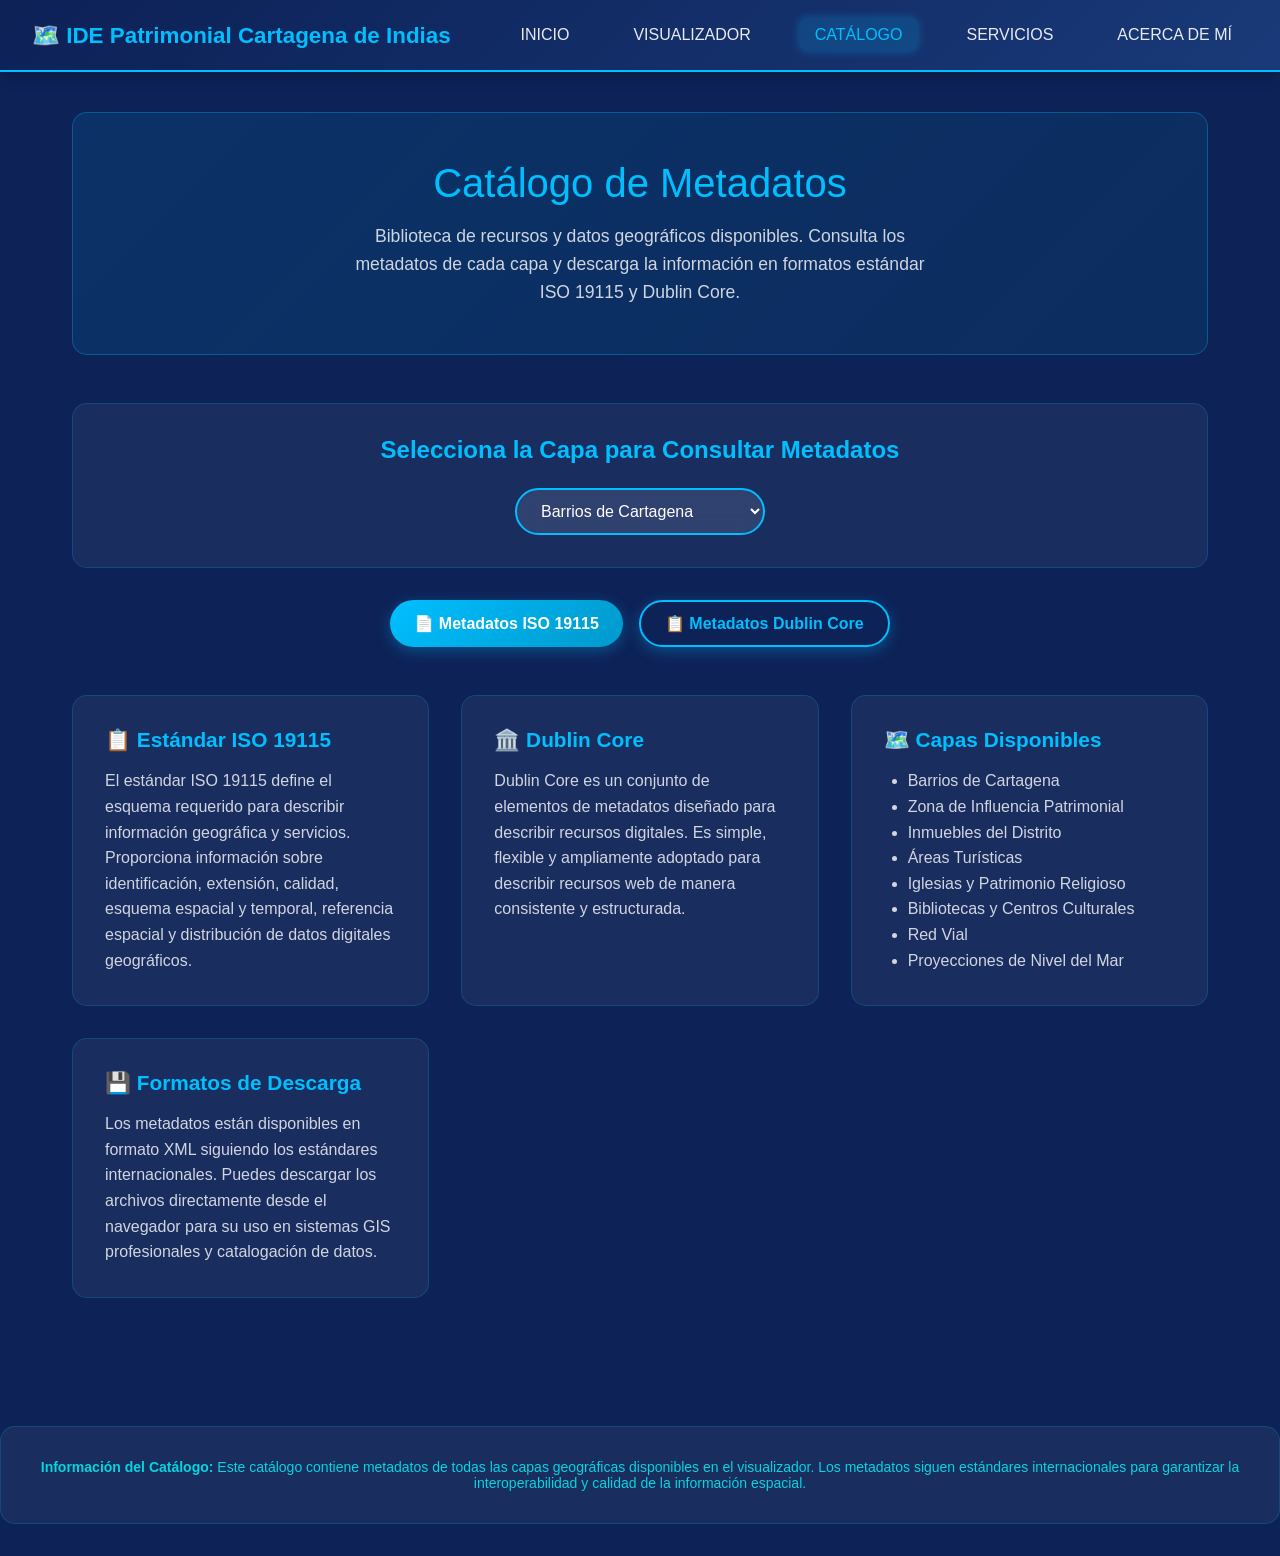
==== catalogo.html @ a4a52ca7 "Pestañas Web" ====
<!DOCTYPE html>
<html lang="es">
<head>
    <meta charset="UTF-8">
    <meta name="viewport" content="width=device-width, initial-scale=1.0">
    <title>Catálogo - IDE Patrimonial Cartagena de Indias</title>
    <style>
        /* Basic reset */
        * {
            margin: 0;
            padding: 0;
            box-sizing: border-box;
        }
       
        body {
            background-color: #0d2257;
            color: white;
            font-family: 'Segoe UI', Tahoma, Geneva, Verdana, sans-serif;
            padding-top: 80px;
            min-height: 100vh;
        }
       
        /* Main header with navigation */
        header {
            position: fixed;
            top: 0;
            left: 0;
            right: 0;
            z-index: 1000;
            background: linear-gradient(135deg, rgba(13, 34, 87, 0.95) 0%, rgba(26, 59, 122, 0.95) 100%);
            backdrop-filter: blur(10px);
            border-bottom: 2px solid #00BFFF;
            box-shadow: 0 2px 15px rgba(0, 0, 0, 0.3);
        }
       
        header nav {
            display: flex;
            justify-content: space-between;
            align-items: center;
            padding: 1rem 2rem;
            max-width: 1400px;
            margin: 0 auto;
            height: 70px;
        }
       
        .logo {
            font-size: 1.4rem;
            font-weight: bold;
            color: #00BFFF;
            text-decoration: none;
            transition: all 0.3s ease;
        }
       
        .logo:hover {
            color: #00FFFF;
            transform: scale(1.05);
        }
       
        .nav-menu {
            display: flex;
            list-style: none;
            gap: 2rem;
            margin: 0;
            padding: 0;
            align-items: center;
        }
       
        .nav-item {
            position: relative;
        }
       
        .nav-link {
            color: rgba(255, 255, 255, 0.9);
            text-decoration: none;
            font-weight: 500;
            padding: 0.5rem 1rem;
            border-radius: 8px;
            transition: all 0.3s ease;
            position: relative;
        }
       
        .nav-link:hover {
            color: #00BFFF;
            background: rgba(0, 191, 255, 0.1);
            transform: translateY(-1px);
        }
       
        .nav-link.active {
            color: #00BFFF;
            background: rgba(0, 191, 255, 0.15);
            box-shadow: 0 0 10px rgba(0, 191, 255, 0.3);
        }
       
        .hamburger {
            display: none;
            flex-direction: column;
            cursor: pointer;
            padding: 0.5rem;
        }
       
        .hamburger span {
            width: 25px;
            height: 3px;
            background: white;
            margin: 3px 0;
            transition: 0.3s;
            border-radius: 2px;
        }


        /* Main container */
        .main-container {
            max-width: 1200px;
            margin: 0 auto;
            padding: 2rem;
        }


        /* Hero section */
        .hero-section {
            text-align: center;
            margin-bottom: 3rem;
            padding: 3rem 2rem;
            background: linear-gradient(135deg, rgba(0, 191, 255, 0.1) 0%, rgba(0, 255, 255, 0.05) 100%);
            border-radius: 15px;
            border: 1px solid rgba(0, 191, 255, 0.3);
        }


        .hero-title {
            font-size: 2.5rem;
            margin-bottom: 1rem;
            color: #00BFFF;
            font-weight: 300;
        }


        .hero-description {
            font-size: 1.1rem;
            color: rgba(255, 255, 255, 0.8);
            max-width: 600px;
            margin: 0 auto;
            line-height: 1.6;
        }


        /* Layer selector */
        .layer-selector {
            background: rgba(255, 255, 255, 0.05);
            padding: 2rem;
            border-radius: 15px;
            margin-bottom: 2rem;
            border: 1px solid rgba(0, 191, 255, 0.2);
        }


        .selector-title {
            font-size: 1.5rem;
            color: #00BFFF;
            margin-bottom: 1.5rem;
            text-align: center;
        }


        .selector-container {
            display: flex;
            justify-content: center;
            align-items: center;
            gap: 1rem;
            flex-wrap: wrap;
        }


        .selector-container select {
            padding: 12px 20px;
            border: 2px solid #00BFFF;
            border-radius: 25px;
            background: rgba(255, 255, 255, 0.1);
            color: white;
            font-size: 16px;
            min-width: 250px;
            backdrop-filter: blur(10px);
        }


        .selector-container select option {
            background: #0d2257;
            color: white;
        }


        /* Action buttons */
        .action-buttons {
            display: flex;
            justify-content: center;
            gap: 1rem;
            margin: 2rem 0;
            flex-wrap: wrap;
        }


        .btn {
            padding: 12px 24px;
            border: none;
            border-radius: 25px;
            font-size: 16px;
            font-weight: 600;
            cursor: pointer;
            transition: all 0.3s ease;
            text-decoration: none;
            display: inline-block;
            text-align: center;
            min-width: 200px;
        }


        .btn-primary {
            background: linear-gradient(135deg, #00BFFF 0%, #0099CC 100%);
            color: white;
            box-shadow: 0 4px 15px rgba(0, 191, 255, 0.3);
        }


        .btn-primary:hover {
            background: linear-gradient(135deg, #0099CC 0%, #007ACC 100%);
            transform: translateY(-2px);
            box-shadow: 0 6px 20px rgba(0, 191, 255, 0.4);
        }


        .btn-secondary {
            background: transparent;
            border: 2px solid #00BFFF;
            color: #00BFFF;
            box-shadow: 0 4px 15px rgba(0, 191, 255, 0.3);
        }


        .btn-secondary:hover {
            background: rgba(0, 191, 255, 0.1);
            transform: translateY(-2px);
            box-shadow: 0 6px 20px rgba(0, 191, 255, 0.4);
        }


        /* Information grid */
        .info-grid {
            display: grid;
            grid-template-columns: repeat(auto-fit, minmax(300px, 1fr));
            gap: 2rem;
            margin: 3rem 0;
        }


        .info-card {
            background: rgba(255, 255, 255, 0.05);
            padding: 2rem;
            border-radius: 15px;
            border: 1px solid rgba(0, 191, 255, 0.2);
            transition: all 0.3s ease;
        }


        .info-card:hover {
            transform: translateY(-5px);
            border-color: rgba(0, 191, 255, 0.4);
            box-shadow: 0 10px 30px rgba(0, 191, 255, 0.1);
        }


        .info-card h3 {
            color: #00BFFF;
            margin-bottom: 1rem;
            font-size: 1.3rem;
        }


        .info-card p {
            color: rgba(255, 255, 255, 0.8);
            line-height: 1.6;
        }


        .info-card ul {
            color: rgba(255, 255, 255, 0.8);
            margin-left: 1.5rem;
            line-height: 1.6;
        }


        /* Footer */
        footer {
            text-align: center;
            margin: 3rem 0 2rem;
            padding: 2rem;
            color: rgba(0, 255, 255, 0.8);
            font-size: 14px;
            background: rgba(255, 255, 255, 0.05);
            border-radius: 15px;
            border: 1px solid rgba(0, 191, 255, 0.2);
        }


        /* Modal styling */
        .modal {
            display: none;
            position: fixed;
            z-index: 1001;
            left: 0;
            top: 0;
            width: 100%;
            height: 100%;
            overflow: auto;
            background-color: rgba(0,0,0,0.7);
            backdrop-filter: blur(5px);
        }


        .modal-content {
            background-color: #1a3b7a;
            margin: 5% auto;
            padding: 20px;
            border: 1px solid #00BFFF;
            width: 80%;
            max-width: 800px;
            border-radius: 10px;
        }


        .close-btn {
            color: #aaa;
            float: right;
            font-size: 28px;
            font-weight: bold;
        }


        .close-btn:hover,
        .close-btn:focus {
            color: white;
            text-decoration: none;
            cursor: pointer;
        }


        .modal-content pre {
            white-space: pre-wrap;
            word-wrap: break-word;
            max-height: 70vh;
            overflow-y: scroll;
            background-color: #0d2257;
            padding: 10px;
            border-radius: 5px;
            border: 1px solid #00BFFF;
        }
       
        /* Responsive design */
        @media (max-width: 768px) {
            body { padding-top: 70px; }
            header nav { padding: 0.8rem 1rem; height: 60px; }
            .logo { font-size: 1.2rem; }
            .nav-menu {
                position: fixed;
                left: -100%;
                top: 60px;
                flex-direction: column;
                background: linear-gradient(135deg, rgba(13, 34, 87, 0.98) 0%, rgba(26, 59, 122, 0.98) 100%);
                width: 100%;
                text-align: center;
                transition: 0.3s;
                padding: 2rem 0;
                gap: 1rem;
                backdrop-filter: blur(10px);
                border-bottom: 2px solid #00BFFF;
            }
            .nav-menu.active { left: 0; }
            .hamburger { display: flex; }
            .hamburger.active span:nth-child(2) { opacity: 0; }
            .hamburger.active span:nth-child(1) { transform: translateY(8px) rotate(45deg); }
            .hamburger.active span:nth-child(3) { transform: translateY(-8px) rotate(-45deg); }
            .main-container { padding: 1rem; }
            .hero-title { font-size: 2rem; }
            .selector-container { flex-direction: column; }
            .selector-container select { min-width: 100%; }
            .action-buttons { flex-direction: column; align-items: center; }
            .btn { width: 100%; max-width: 300px; }
        }


        @media (max-width: 480px) {
            .nav-menu { gap: 0.5rem; padding: 1.5rem 0; }
            .nav-link { padding: 0.8rem 1.5rem; width: 80%; margin: 0 auto; }
            .hero-title { font-size: 1.8rem; }
        }
    </style>
</head>
<body>
    <header>
        <nav>
            <a href="index.html" class="logo">🗺️ IDE Patrimonial Cartagena de Indias</a>
            <ul class="nav-menu">
                <li class="nav-item"><a href="index.html" class="nav-link">INICIO</a></li>
                <li class="nav-item"><a href="visualizador.html" class="nav-link">VISUALIZADOR</a></li>
                <li class="nav-item"><a href="catalogo.html" class="nav-link active">CATÁLOGO</a></li>
                <li class="nav-item"><a href="servicios.html" class="nav-link">SERVICIOS</a></li>
                <li class="nav-item"><a href="info.html" class="nav-link">ACERCA DE MÍ</a></li>
            </ul>
            <div class="hamburger">
                <span></span>
                <span></span>
                <span></span>
            </div>
        </nav>
    </header>


    <div class="main-container">
        <section class="hero-section">
            <h1 class="hero-title">Catálogo de Metadatos</h1>
            <p class="hero-description">
                Biblioteca de recursos y datos geográficos disponibles.
                Consulta los metadatos de cada capa y descarga la información
                en formatos estándar ISO 19115 y Dublin Core.
            </p>
        </section>


        <section class="layer-selector">
            <h2 class="selector-title">Selecciona la Capa para Consultar Metadatos</h2>
            <div class="selector-container">
                <select id="selectCapa">
                    <option value="barrios">Barrios de Cartagena</option>
                    <option value="zinfluencia">Zona de Influencia</option>
                    <option value="inmueblesd">Inmuebles Distrito</option>
                    <option value="aturisticas">Áreas Turísticas</option>
                    <option value="zonadesgaste">Zona Desgaste</option>
                    <option value="iglesias">Iglesias</option>
                    <option value="bibliotecas">Bibliotecas</option>
                    <option value="roads">Carreteras</option>
                    <option value="erosioncostera">Erosión Costera</option>
                    <option value="agua2020">Nivel del Mar 2020</option>
                    <option value="agua2025">Nivel del Mar 2025</option>
                    <option value="agua2040">Nivel del Mar 2040</option>
                </select>
            </div>
        </section>


        <section class="action-buttons">
            <button class="btn btn-primary" onclick="verMetadatosISO19115()">
                📄 Metadatos ISO 19115
            </button>
            <button class="btn btn-secondary" onclick="verMetadatosDublinCore()">
                📋 Metadatos Dublin Core
            </button>
        </section>


        <section class="info-grid">
            <div class="info-card">
                <h3>📋 Estándar ISO 19115</h3>
                <p>
                    El estándar ISO 19115 define el esquema requerido para describir
                    información geográfica y servicios. Proporciona información sobre
                    identificación, extensión, calidad, esquema espacial y temporal,
                    referencia espacial y distribución de datos digitales geográficos.
                </p>
            </div>


            <div class="info-card">
                <h3>🏛️ Dublin Core</h3>
                <p>
                    Dublin Core es un conjunto de elementos de metadatos diseñado para
                    describir recursos digitales. Es simple, flexible y ampliamente
                    adoptado para describir recursos web de manera consistente y
                    estructurada.
                </p>
            </div>


            <div class="info-card">
                <h3>🗺️ Capas Disponibles</h3>
                <ul>
                    <li>Barrios de Cartagena</li>
                    <li>Zona de Influencia Patrimonial</li>
                    <li>Inmuebles del Distrito</li>
                    <li>Áreas Turísticas</li>
                    <li>Iglesias y Patrimonio Religioso</li>
                    <li>Bibliotecas y Centros Culturales</li>
                    <li>Red Vial</li>
                    <li>Proyecciones de Nivel del Mar</li>
                </ul>
            </div>


            <div class="info-card">
                <h3>💾 Formatos de Descarga</h3>
                <p>
                    Los metadatos están disponibles en formato XML siguiendo los
                    estándares internacionales. Puedes descargar los archivos
                    directamente desde el navegador para su uso en sistemas GIS
                    profesionales y catalogación de datos.
                </p>
            </div>
        </section>
    </div>


    <div id="modalMetadatos" class="modal">
        <div class="modal-content">
            <span class="close-btn" onclick="cerrarModal()">&times;</span>
            <h2 id="modalTitle"></h2>
            <pre id="metadatosContent"></pre>
            <div style="text-align: center; margin-top: 20px;">
                <button class="btn btn-primary" id="downloadBtn">Descargar XML</button>
            </div>
        </div>
    </div>


    <footer>
        <strong>Información del Catálogo:</strong> Este catálogo contiene metadatos
        de todas las capas geográficas disponibles en el visualizador. Los metadatos
        siguen estándares internacionales para garantizar la interoperabilidad y
        calidad de la información espacial.
    </footer>
    <script src="cartagena_barrios.js"></script>
    <script src="cartagena_zinfluencia.js"></script>
    <script src="cartagena_inmueblesd.js"></script>
    <script src="cartagena_aturisticas.js"></script>
    <script src="cartagena_bibliotecas.js"></script>
    <script src="cartagena_iglesias.js"></script>
    <script src="cartagena_roads.js"></script>
    <script src="cartagena_erosioncostera.js"></script>
    <script src="agua_2020.js"></script>
    <script src="agua_2025.js"></script>
    <script src="agua_2040.js"></script>


    <script>
        // Data and variables
        const dataLayers = {
            "barrios": cartagena_barrios,
            "zinfluencia": cartagena_zinfluencia,
            "inmueblesd": cartagena_inmueblesd,
            "aturisticas": cartagena_aturisticas,
            "iglesias": cartagena_iglesias,
            "bibliotecas": cartagena_bibliotecas,
            "roads": cartagena_roads,
            "erosioncostera": cartagena_erosioncostera,
            "agua2020": agua_2020,
            "agua2025": agua_2025,
            "agua2040": agua_2040
        };


        // Modal functions
        const modal = document.getElementById("modalMetadatos");
        const modalTitle = document.getElementById("modalTitle");
        const metadatosContent = document.getElementById("metadatosContent");
        const downloadBtn = document.getElementById("downloadBtn");


        function openModal(title, content, filename) {
            modalTitle.textContent = title;
            metadatosContent.textContent = content;
            downloadBtn.onclick = () => downloadXML(content, filename);
            modal.style.display = "block";
        }


        function closeModal() {
            modal.style.display = "none";
        }


        function downloadXML(content, filename) {
            const blob = new Blob([content], {type: "application/xml"});
            const url = URL.createObjectURL(blob);
            const a = document.createElement("a");
            a.href = url;
            a.download = filename;
            document.body.appendChild(a);
            a.click();
            document.body.removeChild(a);
            URL.revokeObjectURL(url);
        }


        window.onclick = function(event) {
            if (event.target == modal) {
                closeModal();
            }
        };


        // Metadata generation functions
        function verMetadatosISO19115() {
            const selectedCapa = document.getElementById("selectCapa").value;
            let xml = `<?xml version="1.0" encoding="UTF-8"?>
<gmd:MD_Metadata xmlns:gmd="http://www.isotc211.org/2005/gmd"
    xmlns:gco="http://www.isotc211.org/2005/gco"
    xmlns:gml="http://www.opengis.net/gml">
    <gmd:fileIdentifier>
        <gco:CharacterString>${selectedCapa}_metadata</gco:CharacterString>
    </gmd:fileIdentifier>
    <gmd:language>
        <gmd:LanguageCode codeList="http://www.loc.gov/standards/iso639-2/" codeListValue="spa">es</gmd:LanguageCode>
    </gmd:language>
    <gmd:hierarchyLevel>
        <gmd:MD_ScopeCode codeList="http://www.isotc211.org/2005/resources/codeList.xml#MD_ScopeCode" codeListValue="dataset">dataset</gmd:MD_ScopeCode>
    </gmd:hierarchyLevel>
    <gmd:identificationInfo>
        <gmd:MD_DataIdentification>
            <gmd:citation>
                <gmd:CI_Citation>
                    <gmd:title>
                        <gco:CharacterString>${selectedCapa}</gco:CharacterString>
                    </gmd:title>
                    <gmd:date>
                        <gmd:CI_Date>
                            <gmd:date>
                                <gco:Date>${new Date().toISOString().split("T")[0]}</gco:Date>
                            </gmd:date>
                            <gmd:dateType>
                                <gmd:CI_DateTypeCode codeList="http://www.isotc211.org/2005/resources/codeList.xml#CI_DateTypeCode" codeListValue="creation">creation</gmd:CI_DateTypeCode>
                            </gmd:dateType>
                        </gmd:CI_Date>
                    </gmd:date>
                </gmd:CI_Citation>
            </gmd:citation>
            <gmd:abstract>
                <gco:CharacterString>Datos espaciales de ${selectedCapa} en Cartagena de Indias.</gco:CharacterString>
            </gmd:abstract>
            <gmd:descriptiveKeywords>
                <gmd:MD_Keywords>
                    <gmd:keyword>
                        <gco:CharacterString>Cartagena</gco:CharacterString>
                    </gmd:keyword>
                    <gmd:keyword>
                        <gco:CharacterString>${selectedCapa}</gco:CharacterString>
                    </gmd:keyword>
                </gmd:MD_Keywords>
            </gmd:descriptiveKeywords>
            <gmd:spatialRepresentationType>
                <gmd:MD_SpatialRepresentationTypeCode codeList="http://www.isotc211.org/2005/resources/codeList.xml#MD_SpatialRepresentationTypeCode" codeListValue="vector">vector</gmd:MD_SpatialRepresentationTypeCode>
            </gmd:spatialRepresentationType>
            <gmd:extent>
                <gmd:EX_Extent>
                    <gmd:geographicElement>
                        <gmd:EX_GeographicBoundingBox>
                            <gmd:westBoundLongitude>
                                <gco:Decimal>-75.6</gco:Decimal>
                            </gmd:westBoundLongitude>
                            <gmd:eastBoundLongitude>
                                <gco:Decimal>-75.4</gco:Decimal>
                            </gmd:eastBoundLongitude>
                            <gmd:southBoundLatitude>
                                <gco:Decimal>10.3</gco:Decimal>
                            </gmd:southBoundLatitude>
                            <gmd:northBoundLatitude>
                                <gco:Decimal>10.5</gco:Decimal>
                            </gmd:northBoundLatitude>
                        </gmd:EX_GeographicBoundingBox>
                    </gmd:geographicElement>
                </gmd:EX_Extent>
            </gmd:extent>
            <gmd:distributionInfo>
                <gmd:MD_Distribution>
                    <gmd:distributionFormat>
                        <gmd:MD_Format>
                            <gmd:name>
                                <gco:CharacterString>GeoJSON</gco:CharacterString>
                            </gmd:name>
                        </gmd:MD_Format>
                    </gmd:distributionFormat>
                </gmd:MD_Distribution>
            </gmd:distributionInfo>
        </gmd:MD_DataIdentification>
    </gmd:identificationInfo>
</gmd:MD_Metadata>`;
            openModal("Metadatos ISO 19115", xml, "metadatos_ISO19115.xml");
        }


        function verMetadatosDublinCore() {
            const selectedCapa = document.getElementById("selectCapa").value;
            const geojson = dataLayers[selectedCapa];
            if (!geojson || !geojson.features) {
                openModal("Error", "Capa no encontrada o sin datos.", "error.xml");
                return;
            }


            let xml = '<?xml version="1.0" encoding="UTF-8"?>\n<metadata xmlns:dc="http://purl.org/dc/elements/1.1/">\n';
            geojson.features.forEach((feature, index) => {
                const item = feature.properties;
                xml += '  <record>\n';
                xml += '    <dc:title>' + (item.nombre || item.Zona_Inf || item.descripcion || `Feature ${index + 1}`) + '</dc:title>\n';
                xml += '    <dc:description>' + (item.descripcion || "Sin descripción") + '</dc:description>\n';
                xml += '    <dc:subject>' + selectedCapa + '</dc:subject>\n';
                xml += '    <dc:identifier>' + (item.ID || index + 1) + '</dc:identifier>\n';
                xml += '    <dc:type>Dataset</dc:type>\n';
                xml += '    <dc:format>application/geo+json</dc:format>\n';
                xml += '    <dc:language>es</dc:language>\n';
                xml += '  </record>\n';
            });
            xml += '</metadata>';


            openModal("Metadatos Dublin Core", xml, "metadatos_dublin_core.xml");
        }
    </script>
</body>
</html>
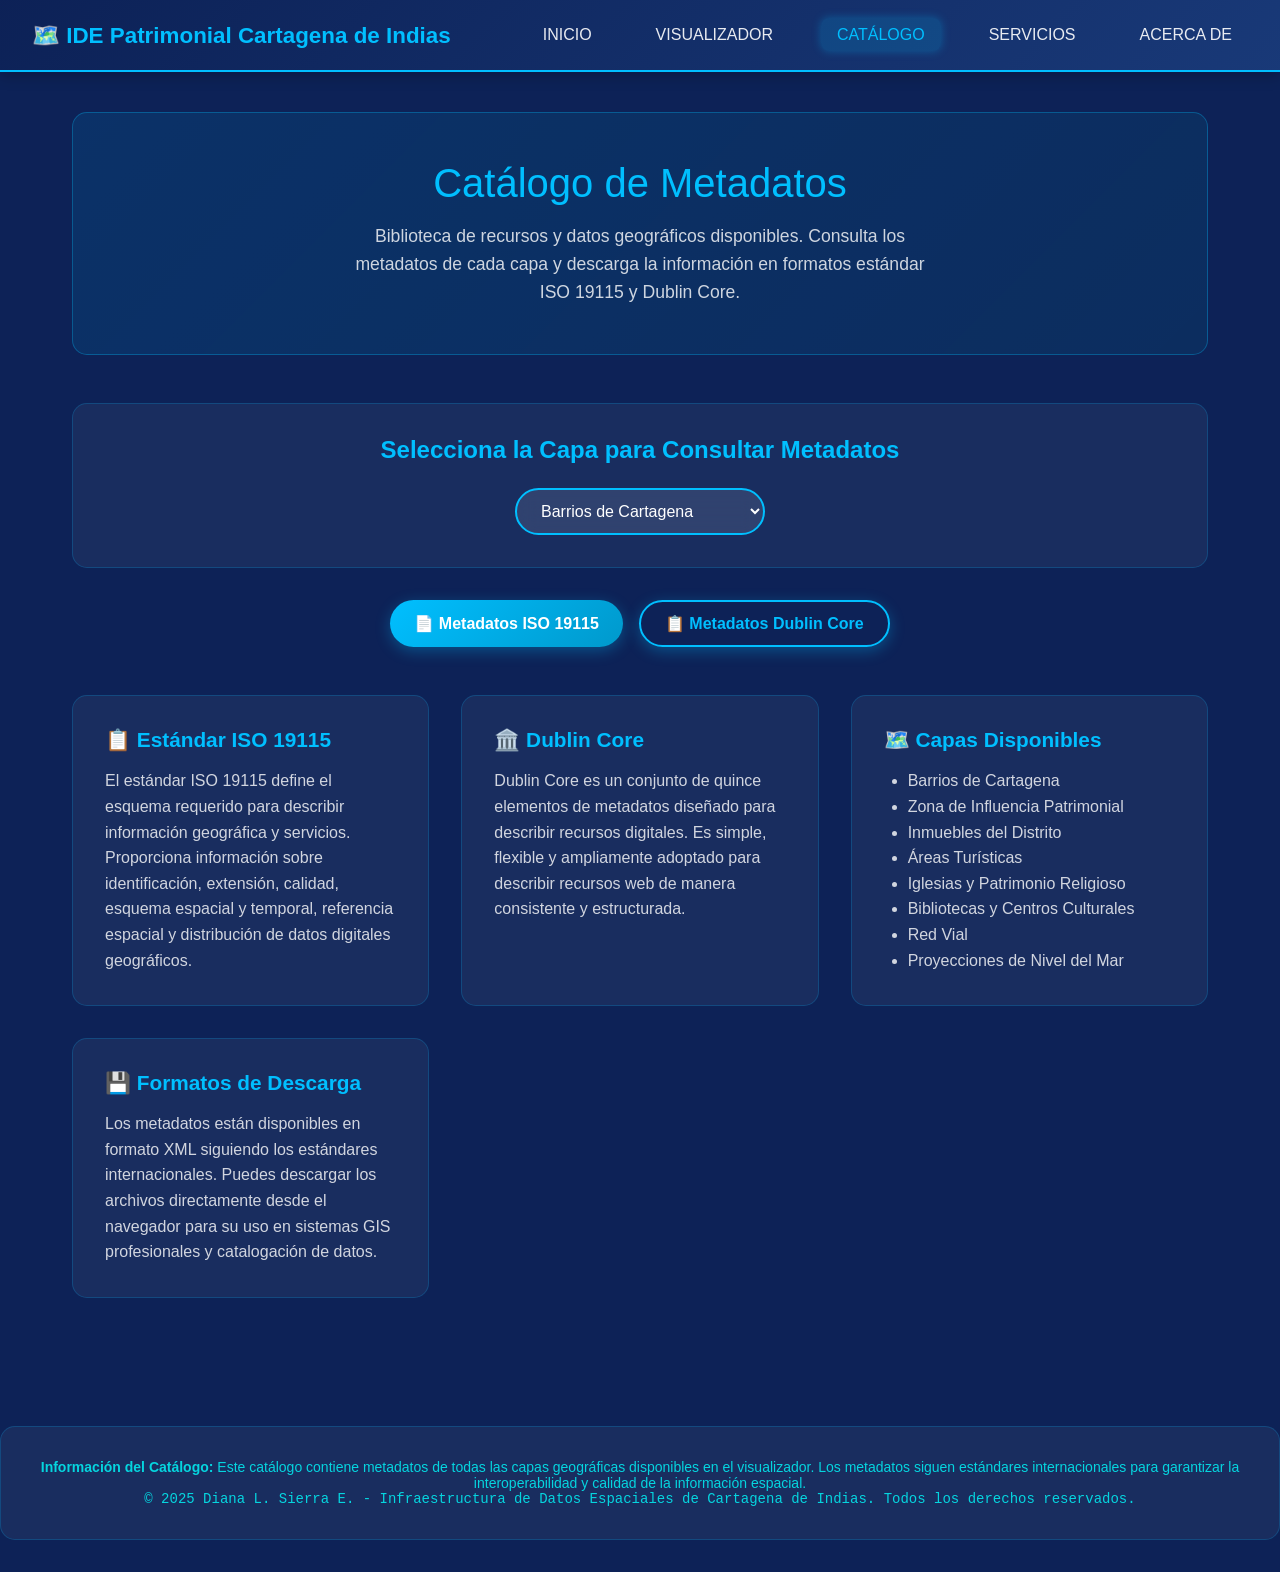
==== commit 71e2bf1a: "info actualizada" ====
--- a/catalogo.html
+++ b/catalogo.html
@@ -404,7 +404,7 @@
                 <li class="nav-item"><a href="visualizador.html" class="nav-link">VISUALIZADOR</a></li>
                 <li class="nav-item"><a href="catalogo.html" class="nav-link active">CATÁLOGO</a></li>
                 <li class="nav-item"><a href="servicios.html" class="nav-link">SERVICIOS</a></li>
-                <li class="nav-item"><a href="info.html" class="nav-link">ACERCA DE MÍ</a></li>
+                <li class="nav-item"><a href="info.html" class="nav-link">ACERCA DE </a></li>
             </ul>
             <div class="hamburger">
                 <span></span>
@@ -472,7 +472,7 @@
             <div class="info-card">
                 <h3>🏛️ Dublin Core</h3>
                 <p>
-                    Dublin Core es un conjunto de elementos de metadatos diseñado para
+                    Dublin Core es un conjunto de quince elementos de metadatos diseñado para
                     describir recursos digitales. Es simple, flexible y ampliamente
                     adoptado para describir recursos web de manera consistente y
                     estructurada.
@@ -525,6 +525,7 @@
         de todas las capas geográficas disponibles en el visualizador. Los metadatos
         siguen estándares internacionales para garantizar la interoperabilidad y
         calidad de la información espacial.
+        <pre> &copy; 2025 Diana L. Sierra E. - Infraestructura de Datos Espaciales de Cartagena de Indias. Todos los derechos reservados. </pre>
     </footer>
     <script src="cartagena_barrios.js"></script>
     <script src="cartagena_zinfluencia.js"></script>
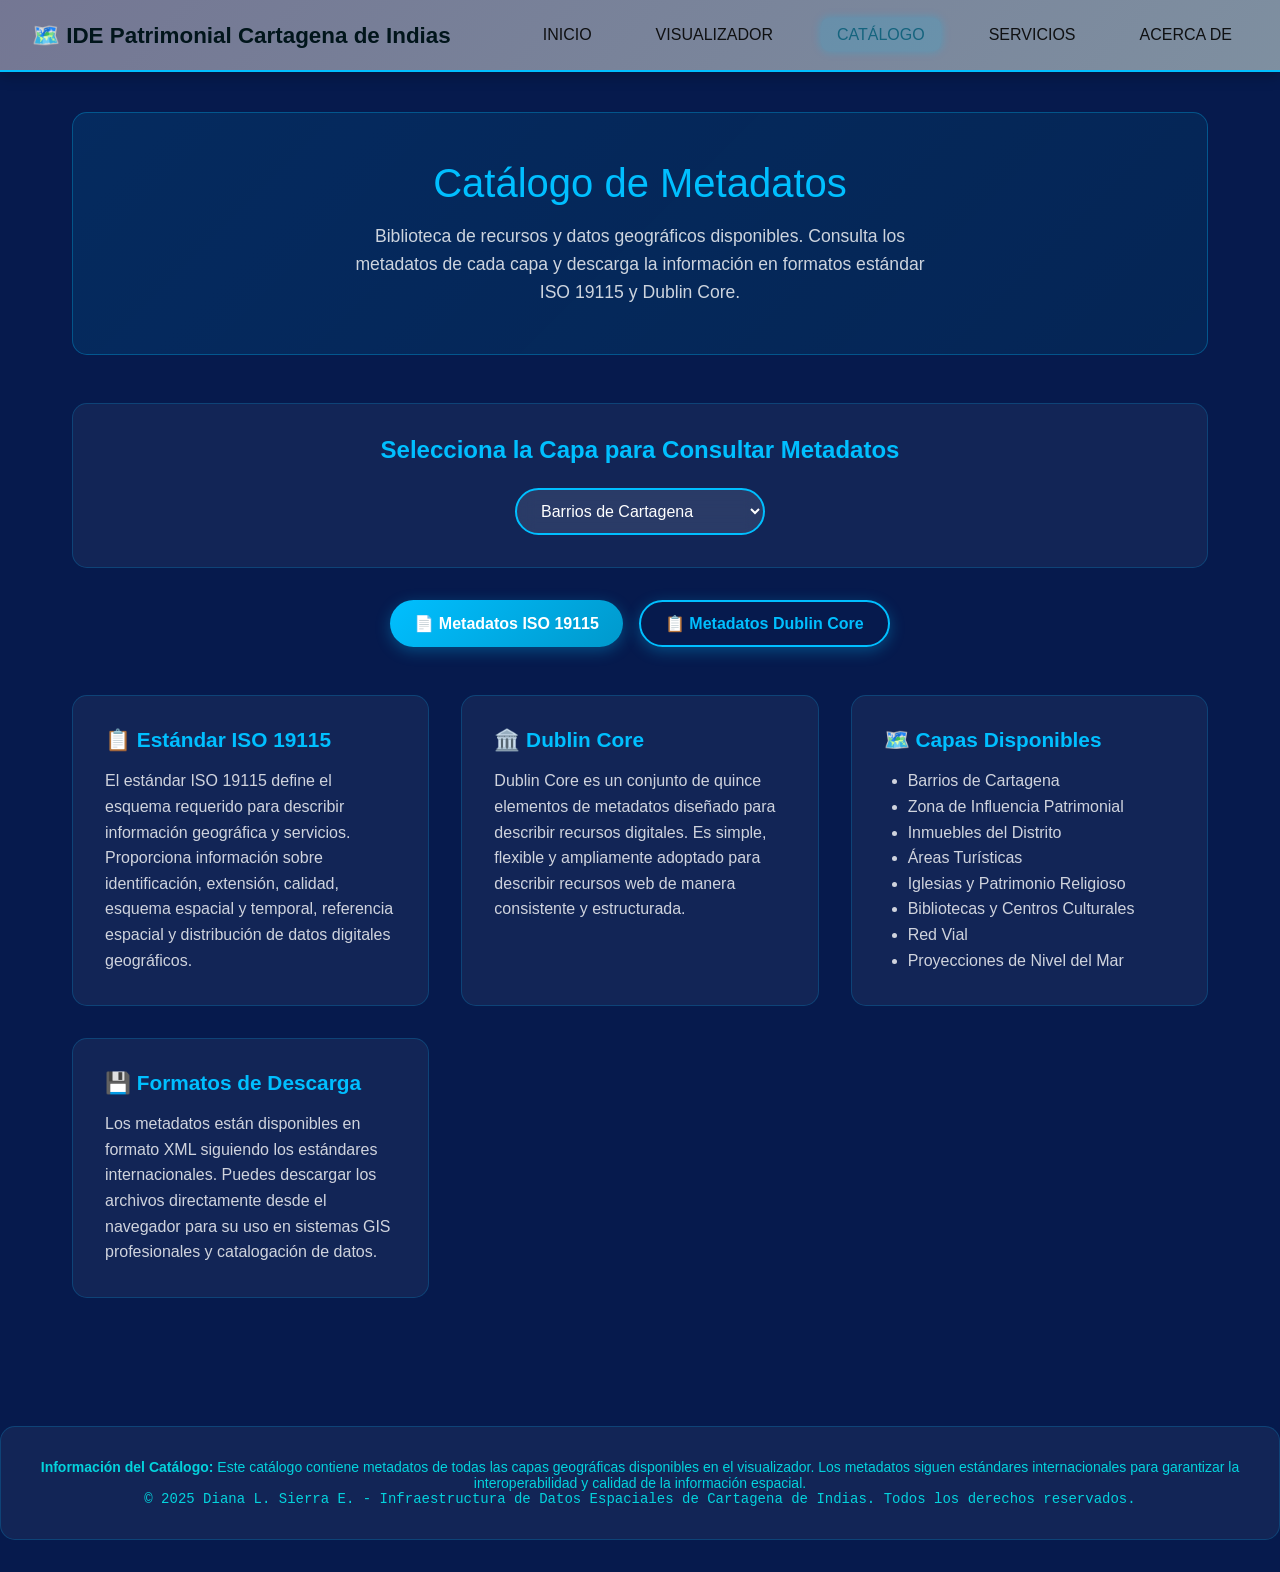
==== commit 90e802f2: "actualizacion colores" ====
--- a/catalogo.html
+++ b/catalogo.html
@@ -14,7 +14,7 @@
         }
        
         body {
-            background-color: #0d2257;
+            background-color: #061a4d;
             color: white;
             font-family: 'Segoe UI', Tahoma, Geneva, Verdana, sans-serif;
             padding-top: 80px;
@@ -28,7 +28,7 @@
             left: 0;
             right: 0;
             z-index: 1000;
-            background: linear-gradient(135deg, rgba(13, 34, 87, 0.95) 0%, rgba(26, 59, 122, 0.95) 100%);
+            background: linear-gradient(135deg, rgba(122, 124, 151, 0.95) 0%, rgba(133, 150, 165, 0.95) 100%);
             backdrop-filter: blur(10px);
             border-bottom: 2px solid #00BFFF;
             box-shadow: 0 2px 15px rgba(0, 0, 0, 0.3);
@@ -47,13 +47,13 @@
         .logo {
             font-size: 1.4rem;
             font-weight: bold;
-            color: #00BFFF;
+            color: #01151b;
             text-decoration: none;
             transition: all 0.3s ease;
         }
        
         .logo:hover {
-            color: #00FFFF;
+            color: #041616;
             transform: scale(1.05);
         }
        
@@ -71,7 +71,7 @@
         }
        
         .nav-link {
-            color: rgba(255, 255, 255, 0.9);
+            color: rgba(3, 3, 3, 0.9);
             text-decoration: none;
             font-weight: 500;
             padding: 0.5rem 1rem;
@@ -81,13 +81,13 @@
         }
        
         .nav-link:hover {
-            color: #00BFFF;
+            color: #086d8f;
             background: rgba(0, 191, 255, 0.1);
             transform: translateY(-1px);
         }
        
         .nav-link.active {
-            color: #00BFFF;
+            color: #15647e;
             background: rgba(0, 191, 255, 0.15);
             box-shadow: 0 0 10px rgba(0, 191, 255, 0.3);
         }
